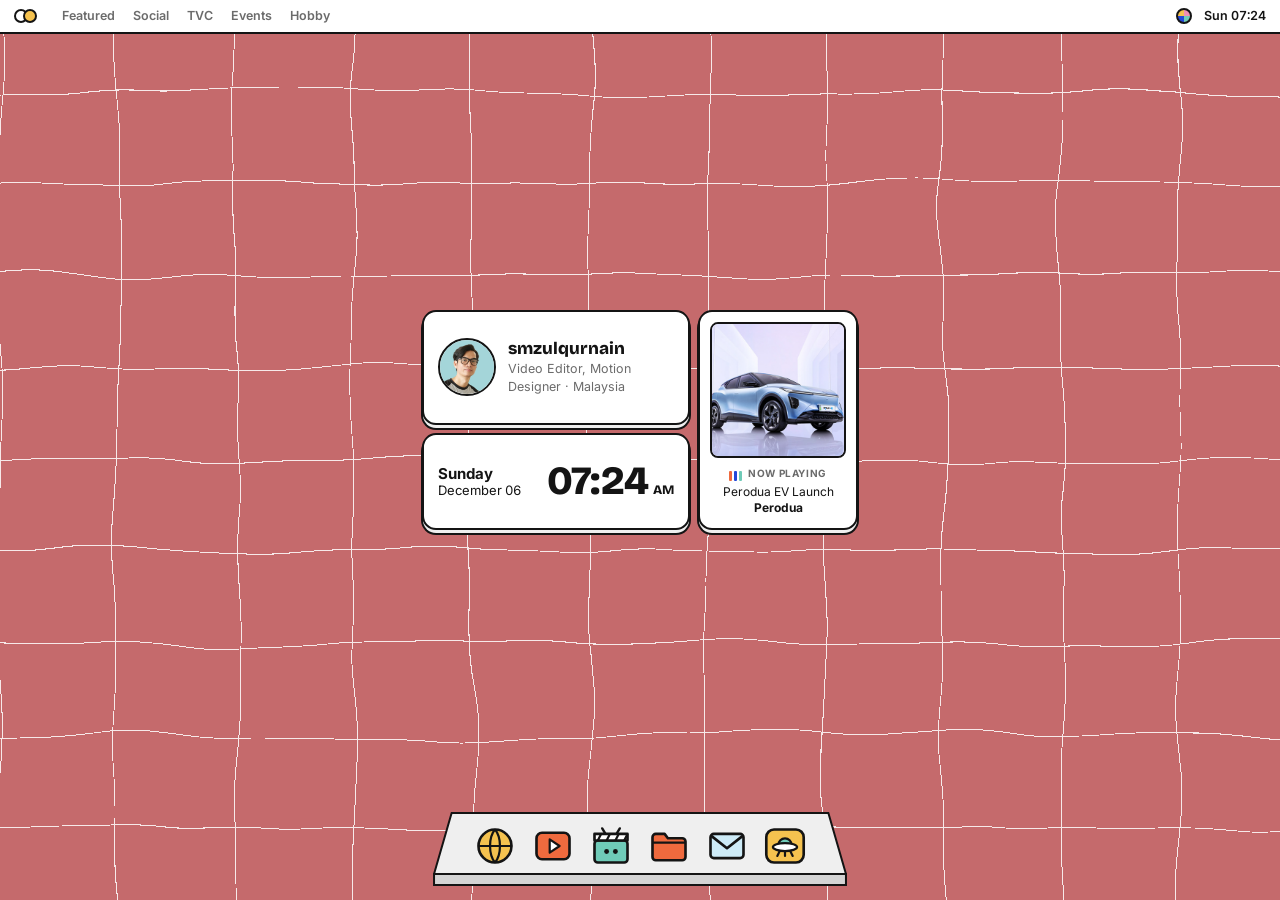
==== index.html @ dfb6f019 "Add Render Invaders mini shooter; fix editor first-frame playback bug (local only) Co-Authored-By: C" ====
<!doctype html>
<html lang="en">
<head>
<meta charset="utf-8">
<meta name="viewport" content="width=device-width, initial-scale=1">
<title>SM Zulqurnain — Video Editor, Motion Designer</title>
<meta name="description" content="Portfolio of SM Zulqurnain, motion designer. Social, TVC and launch work for Perodua, MG, Proton, KFC, Pantene and more.">
<meta name="copyright" content="© SM Zulqurnain">
<link rel="icon" href="favicon.ico" sizes="16x16 32x32">
<link rel="icon" type="image/png" sizes="32x32" href="assets/icons/favicon-32.png">
<link rel="icon" type="image/png" sizes="16x16" href="assets/icons/favicon-16.png">
<link rel="apple-touch-icon" href="assets/icons/apple-touch-icon.png">
<meta name="theme-color" content="#c56a6c">
<link rel="preconnect" href="https://fonts.googleapis.com">
<link rel="preconnect" href="https://fonts.gstatic.com" crossorigin>
<link href="https://fonts.googleapis.com/css2?family=Inter:wght@400;500;600;700&family=Bricolage+Grotesque:opsz,wght@12..96,700;12..96,800&family=JetBrains+Mono:wght@400;600&display=swap" rel="stylesheet">
<link rel="stylesheet" href="style.css">
</head>
<body>

<!-- wobbly hand-drawn grid -->
<svg class="grid-bg" aria-hidden="true">
  <defs>
    <filter id="wobble"><feTurbulence type="fractalNoise" baseFrequency="0.006" numOctaves="2" seed="7"/><feDisplacementMap in="SourceGraphic" scale="22"/></filter>
    <pattern id="cells" width="118" height="92" patternUnits="userSpaceOnUse">
      <path d="M118 0V92M0 92H118" fill="none" stroke="var(--grid-line)" stroke-width="2"/>
    </pattern>
  </defs>
  <rect x="-40" y="-40" width="calc(100% + 80px)" height="calc(100% + 80px)" fill="url(#cells)" filter="url(#wobble)"/>
</svg>

<!-- menu bar -->
<header class="menubar">
  <div class="mb-left">
    <button class="mb-logo" data-open="terminal" aria-label="Open terminal" title="Terminal"><span></span><span></span></button>
    <nav>
      <button data-open="work">Featured</button>
      <button data-folder="social">Social</button>
      <button data-folder="tvc">TVC</button>
      <button data-folder="events">Events</button>
      <button data-folder="hobby">Hobby</button>
    </nav>
  </div>
  <div class="mb-right"><button class="wall" id="wall" title="Change wallpaper" aria-label="Change wallpaper"></button><span id="clock">—</span></div>
</header>

<!-- centre widget: profile, clock, now playing -->
<section class="widget" aria-label="Desktop widget" hidden>
  <button class="wg wg-profile" data-open="about">
    <span class="wg-avatar"></span>
    <span><b class="wg-handle"></b><span class="wg-role"></span></span>
  </button>
  <div class="wg wg-clock" aria-live="off">
    <span class="wg-day"><b></b><span></span></span>
    <span class="wg-tm"><span class="wg-time"></span><span class="wg-ampm"></span></span>
  </div>
  <button class="wg wg-now">
    <span class="wg-art"><img alt=""></span>
    <span class="wg-label"><i></i><i></i><i></i>Now playing</span>
    <span class="wg-title"></span><b class="wg-client"></b>
  </button>
</section>

<main id="desk"></main>

<!-- dock -->
<footer class="dock-wrap">
  <div class="dock">
    <button data-open="work" aria-label="Work"><span class="tip" aria-hidden="true">Work</span><svg viewBox="0 0 40 40"><circle cx="20" cy="20" r="15" fill="var(--yellow)"/><path d="M5 20h30M20 5c-6 7-6 23 0 30M20 5c6 7 6 23 0 30" fill="none" stroke="var(--ink)" stroke-width="2"/><circle cx="20" cy="20" r="15" fill="none" stroke="var(--ink)" stroke-width="2.4"/></svg></button>
    <button data-open="reel" aria-label="Showreel"><span class="tip" aria-hidden="true">Showreel</span><svg viewBox="0 0 40 40"><rect x="5" y="8" width="30" height="24" rx="5" fill="var(--red)" stroke="var(--ink)" stroke-width="2.4"/><path d="M17 14l9 6-9 6z" fill="#fff" stroke="var(--ink)" stroke-width="2" stroke-linejoin="round"/></svg></button>
    <button data-open="editor" aria-label="That Editor App"><span class="tip" aria-hidden="true">That Editor App</span><svg viewBox="0 0 40 40"><path d="M15 9l-3-5M25 9l3-5" stroke="var(--ink)" stroke-width="2.2" stroke-linecap="round"/><rect x="5" y="15" width="30" height="20" rx="3" fill="var(--mint)" stroke="var(--ink)" stroke-width="2.4"/><path d="M5 9h30v6H5z" fill="#fff" stroke="var(--ink)" stroke-width="2.4" stroke-linejoin="round"/><path d="M11 9l-3 6M19 9l-3 6M27 9l-3 6M35 9l-3 6" stroke="var(--ink)" stroke-width="2"/><circle cx="16" cy="25" r="2.2" fill="var(--ink)"/><circle cx="24" cy="25" r="2.2" fill="var(--ink)"/></svg></button>
    <button data-open="finder" aria-label="Folders"><span class="tip" aria-hidden="true">Folders</span><svg viewBox="0 0 40 40"><path d="M5 12a3 3 0 013-3h8l3 4h13a3 3 0 013 3v14a3 3 0 01-3 3H8a3 3 0 01-3-3z" fill="var(--orange)" stroke="var(--ink)" stroke-width="2.4" stroke-linejoin="round"/><path d="M5 17h30" stroke="var(--ink)" stroke-width="2"/></svg></button>
    <button data-open="contact" aria-label="Contact"><span class="tip" aria-hidden="true">Contact</span><svg viewBox="0 0 40 40"><rect x="5" y="9" width="30" height="22" rx="3" fill="var(--blue-soft)" stroke="var(--ink)" stroke-width="2.4"/><path d="M6 11l14 11 14-11" fill="none" stroke="var(--ink)" stroke-width="2.4" stroke-linejoin="round"/></svg></button>
    <button data-open="invaders" aria-label="Render Invaders"><span class="tip" aria-hidden="true">Render Invaders</span><svg viewBox="0 0 40 40"><rect x="3" y="5" width="34" height="30" rx="7" fill="var(--yellow)" stroke="var(--ink)" stroke-width="2.4"/><path d="M14 19a6 6 0 0 1 12 0" fill="var(--mint)" stroke="var(--ink)" stroke-width="2"/><ellipse cx="20" cy="21" rx="11" ry="3.6" fill="#fff" stroke="var(--ink)" stroke-width="2"/><path d="M15 25l-2 4M20 25v4M25 25l2 4" stroke="var(--ink)" stroke-width="2" stroke-linecap="round"/></svg></button>
  </div>
</footer>

<template id="win-tpl">
  <article class="win" role="dialog">
    <div class="win-bar">
      <div class="dots"><button class="dot close" aria-label="Close"></button><button class="dot min" aria-label="Minimise"></button><button class="dot max" aria-label="Maximise"></button></div>
      <h2 class="win-title"></h2>
    </div>
    <div class="win-body"></div>
    <div class="win-foot"></div>
  </article>
</template>

<script src="app.js"></script>
<script src="editor-app.js"></script>
<script src="render-invaders.js"></script>
</body>
</html>
---- style.css ----
/* ===== tokens (Contra wireframe-style: ink outlines, flat fills, chunky radius) ===== */
:root{
  --ink:#141414;
  --paper:#ffffff;
  --muted:#6b6b6b;
  --desk:#c56a6c;
  --grid-line:rgba(255,255,255,.85);
  --chrome:#efefef;
  /* Contra wireframe kit palette (sampled from the kit) */
  --blue:#2448d9;
  --pink:#f08fb6;
  --orange:#ef6a3e;
  --yellow:#f5c24f;
  --mint:#6fcbb8;
  --blue-soft:#cdebf7;
  --pink-soft:#f9d3e4;
  --yellow-soft:#fff0a8;
  --red:var(--orange);
  --green:var(--mint);
  --stroke:2px;
  --r-win:14px;
  --r-card:12px;
  --r-ctl:999px;
  --ledge:0 4px 0 -1px var(--chrome), 0 4px 0 1px var(--ink);
  --shadow:0 18px 40px -18px rgba(0,0,0,.45);
  --ui:"Inter",system-ui,sans-serif;
  --display:"Bricolage Grotesque","Inter",sans-serif;
  --mono:"JetBrains Mono",ui-monospace,monospace;
}
*{box-sizing:border-box}
html,body{height:100%;margin:0}
body{background:var(--desk);color:var(--ink);font:14px/1.45 var(--ui);overflow:hidden;-webkit-font-smoothing:antialiased}
button{font:inherit;color:inherit;background:none;border:0;padding:0;cursor:pointer}
a{color:inherit}
img{display:block;max-width:100%}

.grid-bg{position:fixed;inset:0;width:100%;height:100%;z-index:0}

/* ===== menu bar ===== */
.menubar{position:fixed;top:0;left:0;right:0;height:34px;z-index:9000;display:flex;align-items:center;justify-content:space-between;
  padding:0 14px;background:var(--paper);border-bottom:var(--stroke) solid var(--ink);font-size:12.5px;font-weight:600}
.mb-left{display:flex;align-items:center;gap:14px}
.mb-left nav{display:flex;gap:2px}
.mb-left nav button{padding:4px 8px;border-radius:6px;color:var(--muted)}
.mb-left nav button:hover,.mb-left nav button.on{color:var(--ink);background:var(--chrome)}
.mb-logo{display:flex;align-items:center;width:26px;height:16px;position:relative}
.mb-logo span{position:absolute;width:14px;height:14px;border:var(--stroke) solid var(--ink);border-radius:50%;background:var(--paper)}
.mb-logo span+span{left:9px;background:var(--yellow)}
.mb-right{display:flex;align-items:center;gap:12px;font-variant-numeric:tabular-nums}

/* icon art (used in the Folders window) */
.ico{transform:translateY(-3px) rotate(-3deg)}
.ico{width:56px;height:46px;display:block;transition:transform .2s cubic-bezier(.3,1.6,.5,1);background-repeat:no-repeat;background-size:contain;background-position:center}

/* ===== centre widget ===== */
.widget{position:fixed;z-index:5;left:50%;top:calc(50% - 30px);transform:translate(-50%,-50%);display:grid;grid-template-columns:268px 160px;grid-template-rows:auto auto;gap:8px;animation:wpop .5s .1s cubic-bezier(.2,1.4,.4,1) both}
.widget[hidden]{display:none}
@keyframes wpop{from{opacity:0;transform:translate(-50%,-44%) scale(.92)}}
.wg{background:var(--paper);border:var(--stroke) solid var(--ink);border-radius:var(--r-win);box-shadow:var(--ledge);text-align:left}
button.wg{transition:transform .2s cubic-bezier(.3,1.6,.5,1)}
button.wg:hover{transform:translateY(-3px)}
.wg-profile{display:flex;align-items:center;gap:12px;padding:12px 14px}
.wg-avatar{width:58px;height:58px;flex:none;border-radius:50%;border:var(--stroke) solid var(--ink);background:var(--blue-soft);overflow:hidden}
.wg-avatar svg,.wg-avatar img{width:100%;height:100%;object-fit:cover;display:block}
.wg-handle{display:block;font:800 17px/1.15 var(--display)}
.wg-role{display:block;font-size:12.5px;color:var(--muted);margin-top:2px}
.wg-clock{display:flex;flex-wrap:wrap;align-items:center;gap:4px 10px;padding:12px 14px;font-variant-numeric:tabular-nums;container-type:inline-size}
.wg-day{display:flex;flex-direction:column;line-height:1.2;font-size:13px;white-space:nowrap}
.wg-day b{font-size:15px}
.wg-tm{margin-left:auto;display:flex;align-items:baseline;justify-content:flex-end;gap:5px}
.wg-time{font:800 40px/1 var(--display);font-size:clamp(28px,17cqi,40px);letter-spacing:-.02em}
.wg-ampm{font:800 14px/1 var(--display);font-size:clamp(11px,5.5cqi,14px)}
.wg-now{grid-column:2;grid-row:1/3;display:flex;flex-direction:column;align-items:center;padding:10px 10px 12px;text-align:center}
.wg-art{width:100%;aspect-ratio:1;border:var(--stroke) solid var(--ink);border-radius:8px;overflow:hidden;background:var(--chrome)}
.wg-art img{width:100%;height:100%;object-fit:cover;transition:opacity .35s}
.wg-now.swap .wg-art img,.wg-now.swap .wg-title,.wg-now.swap .wg-client{opacity:0}
.wg-label{display:flex;align-items:flex-end;gap:2px;font-size:10px;font-weight:700;text-transform:uppercase;letter-spacing:.06em;color:var(--muted);margin:8px 0 3px}
.wg-label i{width:3px;height:10px;background:var(--orange);border-radius:1px;transform-origin:bottom;animation:eq .9s ease-in-out infinite alternate}
.wg-label i:nth-child(2){animation-delay:-.3s;background:var(--blue)}
.wg-label i:nth-child(3){animation-delay:-.6s;background:var(--mint);margin-right:4px}
@keyframes eq{from{transform:scaleY(.3)}to{transform:scaleY(1)}}
.wg-title{font-size:12px;line-height:1.25;transition:opacity .35s}
.wg-client{font-size:12px;transition:opacity .35s}

/* ===== windows ===== */
#desk{position:fixed;inset:34px 0 0 0;z-index:10;pointer-events:none}
.win{position:absolute;pointer-events:auto;background:var(--paper);border:var(--stroke) solid var(--ink);border-radius:var(--r-win);
  box-shadow:var(--ledge),var(--shadow);display:flex;flex-direction:column;min-width:240px;max-width:calc(100vw - 24px);max-height:calc(100vh - 150px);
  animation:pop .32s cubic-bezier(.2,1.4,.4,1) both}
.win.closing{animation:shut .18s ease-in both}
.win.max{transform:none;left:12px!important;top:10px!important;width:calc(100vw - 24px)!important;height:calc(100vh - 160px)!important;max-height:none}
@keyframes pop{from{opacity:0;transform:scale(.86) translateY(14px)}}
@keyframes shut{to{opacity:0;transform:scale(.9) translateY(10px)}}
.win-bar{display:flex;align-items:center;gap:10px;height:30px;padding:0 10px;border-bottom:var(--stroke) solid var(--ink);cursor:grab;user-select:none;touch-action:none;flex:none}
.win-bar:active{cursor:grabbing}
.dots{display:flex;gap:5px}
.dot{width:11px;height:11px;border:1.8px solid var(--ink);border-radius:50%;background:var(--paper)}
.win.front .dot.close:hover{background:var(--red)}
.win.front .dot.min:hover{background:var(--yellow)}
.dot.max{cursor:default}
.win-title{flex:1;margin:0;font-size:12px;font-weight:600;text-align:center;padding-right:43px;white-space:nowrap;overflow:hidden;text-overflow:ellipsis}
.win-body{overflow:auto;flex:1;min-height:0}
.win-foot{height:9px;border-top:var(--stroke) solid var(--ink);flex:none;cursor:grab;touch-action:none}
.win.dragging{transition:none;box-shadow:var(--ledge),0 28px 50px -18px rgba(0,0,0,.5);transform:rotate(-.6deg)}
.win.dragging,.win.dragging *{cursor:grabbing!important;user-select:none}
.win:not(.front) .win-bar{color:var(--muted)}

/* browser */
.addr{display:flex;align-items:center;gap:8px;padding:10px 14px;border-bottom:1px dashed #cfcfcf;font-size:12px;color:var(--muted)}
.addr b{flex:1;border:var(--stroke) solid var(--ink);border-radius:var(--r-ctl);padding:3px 12px;color:var(--ink);font-weight:500}
.engine{padding:34px 24px 18px;text-align:center}
.logo{font:800 clamp(44px,7vw,74px)/1 var(--display);letter-spacing:-.02em;margin:0 0 20px;display:inline-flex}
.logo span{-webkit-text-stroke:2.5px var(--ink);paint-order:stroke fill;display:inline-block;transition:transform .25s cubic-bezier(.3,1.8,.5,1)}
.logo span:hover{transform:translateY(-6px) rotate(-6deg)}
.search{display:flex;align-items:center;max-width:380px;margin:0 auto;border:var(--stroke) solid var(--ink);border-radius:var(--r-ctl);padding:0 14px;height:36px;background:var(--paper)}
.search input{flex:1;border:0;outline:0;font:inherit;background:none;min-width:0}
.search kbd{font:600 11px var(--mono);color:var(--muted)}
.chips{display:flex;flex-wrap:wrap;justify-content:center;gap:6px;margin-top:14px}
.chip{border:var(--stroke) solid var(--ink);border-radius:var(--r-ctl);padding:3px 12px;font-size:12px;font-weight:700;background:var(--c,var(--paper))}
.chip:hover{transform:translateY(-1px)}
.chip.on{background:var(--ink);color:var(--paper)}
.empty{grid-column:1/-1;text-align:center;color:var(--muted);padding:20px 0}

/* terminal */
.term{background:var(--paper);font:13px/1.65 var(--mono);padding:14px 16px 18px;min-height:140px}
.term .p{color:var(--muted)}
.term .p::before{content:"> | ";}
.term .o{margin:0 0 8px;white-space:pre-wrap}
.term .cur{display:inline-block;width:8px;height:15px;background:var(--ink);vertical-align:-2px;animation:blink 1s steps(1) infinite}
@keyframes blink{50%{opacity:0}}

/* project */
.proj img{width:100%;aspect-ratio:16/9;object-fit:cover;border-bottom:var(--stroke) solid var(--ink)}
.proj-info{padding:14px 16px 16px;display:flex;align-items:center;gap:12px;flex-wrap:wrap}
.proj-info h3{margin:0;font:800 20px/1.1 var(--display);flex:1;min-width:160px}
.tag{border:var(--stroke) solid var(--ink);border-radius:var(--r-ctl);padding:2px 10px;font-size:11px;font-weight:700;background:var(--c,var(--yellow-soft))}
.btn{display:inline-flex;align-items:center;justify-content:center;gap:8px;border:var(--stroke) solid var(--ink);border-radius:var(--r-ctl);padding:7px 18px;font-weight:700;font-size:13px;text-decoration:none;background:var(--ink);color:var(--paper);transition:transform .15s cubic-bezier(.3,1.6,.5,1),background .15s}
.btn:hover{transform:translateY(-2px)}
.btn:active{transform:translateY(1px)}
.btn.ghost{background:var(--paper);color:var(--ink)}
.btn.ghost:hover{background:var(--yellow-soft)}

/* post (project window) */
.proj-hero{width:100%;max-height:min(420px,52vh);object-fit:contain;background:var(--paper);display:block;border-bottom:var(--stroke) solid var(--ink)}
.proj-info h3 small{display:block;font:500 12px var(--ui);color:var(--muted);margin-top:3px}
.post{padding:0 22px 26px;display:flex;flex-direction:column;gap:14px}
.post-h{margin:12px 0 -4px;font:800 18px/1.2 var(--display)}
.post-text{max-width:62ch;color:#2b2b2b}
.post-text p{margin:0 0 10px}
.post-img{width:100%;border:var(--stroke) solid var(--ink);border-radius:10px}
.post-gallery{display:flex;flex-wrap:wrap;gap:8px;justify-content:center}

video.post-img{display:block}
.post-gallery img,.post-gallery video{height:210px;width:auto;flex:0 0 auto;max-width:100%;object-fit:contain;border:var(--stroke) solid var(--ink);border-radius:10px;background:var(--chrome)}
.player{position:relative;width:100%;background:var(--ink);border:var(--stroke) solid var(--ink);border-radius:10px;overflow:hidden;margin:0 auto}
.player.wide{aspect-ratio:16/9}
.player.square{aspect-ratio:1;max-width:460px}
.player.portrait{aspect-ratio:4/5;max-width:420px}
.player.tall{aspect-ratio:9/16;max-width:340px}
.player iframe,.player video{position:absolute;inset:0;width:100%;height:100%;border:0;display:block}
.video-row{display:flex;flex-wrap:wrap;gap:10px;justify-content:center}
.video-row .player{flex:1 1 200px;margin:0}
.video-row.n1 .player{flex:0 1 auto;width:100%}
.video-row .player.tall{max-width:260px}
.video-row .player.portrait{max-width:300px}
.video-row .player.square{max-width:340px}
.video-row.n1 .player.tall{max-width:340px}
.video-row.n1 .player.square{max-width:460px}
/* showreel window: player sits edge to edge */
.win-body > .player{border:0;border-bottom:var(--stroke) solid var(--ink);border-radius:0;max-width:none}
@media (max-width:720px){.post{padding:0 14px 20px}.post-gallery img,.post-gallery video{height:150px}}

/* folder */
.files{display:grid;grid-template-columns:repeat(3,minmax(0,1fr));gap:16px 12px;padding:16px}
.results.files{padding-top:4px}
.empty{grid-column:1/-1}
.file{display:flex;flex-direction:column;align-items:center;gap:6px;font-size:11px;font-weight:600;text-align:center;line-height:1.25;padding:4px;border-radius:8px}
.file img{width:100%;aspect-ratio:16/10;object-fit:cover;border:var(--stroke) solid var(--ink);border-radius:10px;transition:transform .18s cubic-bezier(.3,1.6,.5,1)}
.file:hover img{transform:rotate(-2deg) scale(1.04)}
.folder-note{padding:0 16px 16px;display:flex;justify-content:space-between;align-items:center;gap:10px;flex-wrap:wrap;color:var(--muted);font-size:12px}
.finder{display:grid;grid-template-columns:repeat(auto-fill,minmax(84px,1fr));gap:18px 8px;padding:20px 16px 24px;background:#fbf7ee}
.finder button{display:flex;flex-direction:column;align-items:center;gap:7px;padding:6px 4px;border-radius:10px}
.finder button:hover,.finder button:focus-visible{background:rgba(20,20,20,.06)}
.finder .ico{width:64px;height:52px}
.finder button:hover .ico{transform:translateY(-3px) rotate(-3deg)}
.finder-name{font:600 12px/1.2 var(--mono)}

/* about / contact */
.note{padding:18px 20px 20px;max-width:520px}
.note h3{font:800 26px/1.05 var(--display);margin:0 0 10px}
.note p{margin:0 0 12px}
.hl{background:var(--yellow);padding:0 4px;border-radius:3px;box-shadow:inset 0 -2px 0 var(--ink)}
.links{display:flex;flex-wrap:wrap;gap:8px;margin-top:6px}
.reel{display:grid;place-items:center;aspect-ratio:16/9;background:var(--ink);position:relative;overflow:hidden}
.reel img{position:absolute;inset:0;width:100%;height:100%;object-fit:cover;opacity:.55}
.reel a{position:relative;width:76px;height:76px;border-radius:50%;background:var(--red);border:var(--stroke) solid var(--ink);display:grid;place-items:center;box-shadow:0 5px 0 var(--ink);transition:transform .2s cubic-bezier(.3,1.8,.5,1)}
.reel a:hover{transform:scale(1.1)}
.reel a::after{content:"";border-left:22px solid #fff;border-top:14px solid transparent;border-bottom:14px solid transparent;margin-left:6px}

/* credit line (About window) */
.credit{margin:16px 0 0!important;padding-top:12px;border-top:1px dashed #cfcfcf;font-size:12px;color:var(--muted)}
.credit .copy{display:block;color:var(--ink);font-weight:600;margin-bottom:3px}
.credit a{color:var(--ink);font-weight:600;text-decoration-thickness:1px;text-underline-offset:2px}
.credit a:hover{background:var(--yellow-soft)}

/* contact */
.mail-label{margin:14px 0 2px!important;font-size:12px;font-weight:700;text-transform:uppercase;letter-spacing:.06em;color:var(--muted)}
.mail{font:800 22px/1.2 var(--display);text-decoration:none;background:linear-gradient(var(--yellow),var(--yellow)) 0 88%/100% 35% no-repeat;padding:0 2px;word-break:break-all}
.mail:hover{background-size:100% 100%}

/* profile (kit profile screen) */
.profile{background:var(--blue);color:var(--paper);text-align:center;padding:22px 20px 18px;border-bottom:var(--stroke) solid var(--ink)}
.avatar{width:92px;height:92px;margin:0 auto 10px;border-radius:50%;border:var(--stroke) solid var(--ink);background:var(--yellow);overflow:hidden}
.avatar svg,.avatar img{width:100%;height:100%;object-fit:cover;display:block}
.profile h3{margin:0;font:800 24px/1.1 var(--display)}
.profile p{margin:2px 0 14px;opacity:.85;font-size:13px}
.profile .btn{background:var(--paper);color:var(--ink)}
.stats{display:flex;justify-content:center;gap:10px;margin-top:16px}
.stats div{background:var(--paper);color:var(--ink);border:var(--stroke) solid var(--ink);border-radius:10px;padding:6px 12px;min-width:84px}
.stats b{display:block;font:800 18px/1.1 var(--display)}
.stats span{font-size:11px;color:var(--muted)}
.tags{display:flex;flex-wrap:wrap;gap:6px;margin:4px 0 14px}
.wall{width:16px;height:16px;border-radius:50%;border:var(--stroke) solid var(--ink);background:conic-gradient(var(--pink) 0 25%,var(--mint) 0 50%,var(--blue) 0 75%,var(--yellow) 0)}

/* ===== That Editor App ===== */
.tea{background:#fdf7ef;font-size:13px}
.tea-menu{display:flex;gap:4px;padding:6px 10px;border-bottom:var(--stroke) solid var(--ink)}
.tea-menu button{padding:3px 8px;border-radius:6px;font-weight:700}
.tea-menu button:hover:not(:disabled){background:var(--chrome)}
.tea-sec{padding:10px 14px 12px;border-bottom:var(--stroke) solid var(--ink)}
.tea-sec:last-child{border-bottom:0}
.tea-head{display:flex;justify-content:space-between;align-items:baseline;margin-bottom:8px}
.tea-head span{font-size:11.5px;font-weight:700;color:#555}
.tea-bin{display:grid;grid-template-columns:repeat(4,minmax(0,1fr));gap:8px}
.tea-clip{border:var(--stroke) solid var(--ink);border-radius:9px;overflow:hidden;background:#fff;box-shadow:0 3px 0 var(--ink);text-align:left;transition:transform .15s cubic-bezier(.3,1.6,.5,1),opacity .15s}
.tea-clip svg{display:block;width:100%;aspect-ratio:16/10;border-bottom:var(--stroke) solid var(--ink)}
.tea-clip span{display:block;padding:4px 7px;font-size:11px;font-weight:700}
.tea-clip:hover:not(:disabled){transform:translateY(-3px)}
.tea-clip:disabled{opacity:.35;cursor:default}
.tea-monitor{position:relative;border-radius:10px;overflow:hidden;background:#1b1b20;border:var(--stroke) solid var(--ink)}
.tea-monitor canvas{display:block;width:100%;aspect-ratio:16/9}
.tea-mute{position:absolute;right:10px;top:10px;width:28px;height:28px;border-radius:50%;background:rgba(255,255,255,.85);border:var(--stroke) solid var(--ink);font-weight:800}
.tea-mute.off{opacity:.45;text-decoration:line-through}
.tea-ctrl{display:flex;justify-content:center;gap:8px;margin-top:10px;flex-wrap:wrap}
.tea-ctrl .btn{box-shadow:0 3px 0 var(--ink);padding:6px 16px}
.tea-ctrl .btn:disabled{opacity:.35;cursor:default;transform:none}
.tea-play{background:#8fd49a;color:var(--ink)}
.tea-export{background:#b96c6c;color:#fff}
.tea-track{display:flex;align-items:center;gap:10px;margin-bottom:8px}
.tea-track i{font-style:normal;font-weight:800;font-size:11.5px;width:20px}
.tea-v1{flex:1;display:flex;gap:4px;min-height:40px;padding:4px;border:2px solid var(--ink);border-radius:8px;background:#fff}
.tea-v1.empty{border-style:dashed;border-color:#999;background:transparent}
.tea-block{flex:1;border:var(--stroke) solid var(--ink);border-radius:6px;background:var(--c);font-size:11px;font-weight:700;padding:4px 6px;text-align:left;white-space:nowrap;overflow:hidden;text-overflow:ellipsis}
.tea-block:hover{filter:brightness(.92);text-decoration:line-through}
.tea-a1{flex:1;min-height:30px;display:flex;align-items:center;gap:6px;padding:0 10px;border:2px solid var(--ink);border-radius:8px;background:#ddd8d2;font-size:12px;color:#777;overflow:hidden;white-space:nowrap}
.tea-a1.on{background:#cfe9d4;color:var(--ink)}
.tea-hint{margin:6px 0 0;font-size:12px;color:#555}
.tea-hint.flash{animation:teaflash 1s ease 2}
@keyframes teaflash{50%{background:var(--yellow-soft)}}
.win:has(.tea) .win-bar{background:#b96c6c;color:var(--ink);border-radius:calc(var(--r-win) - 2px) calc(var(--r-win) - 2px) 0 0}
@media (max-width:520px){.tea-bin{grid-template-columns:repeat(2,minmax(0,1fr))}.tea-sec{padding:8px 10px}}

/* ===== Render Invaders ===== */
.ri{background:#16161c}
.ri-stage{position:relative}
.ri-stage canvas{display:block;width:100%;aspect-ratio:640/420;touch-action:none;cursor:crosshair}
.ri-mute{position:absolute;right:10px;top:10px;width:28px;height:28px;border-radius:50%;background:rgba(255,255,255,.85);border:var(--stroke) solid var(--ink);font-weight:800;z-index:2}
.ri-mute.off{opacity:.45;text-decoration:line-through}
.ri-card{position:absolute;inset:0;display:flex;flex-direction:column;align-items:center;justify-content:center;text-align:center;color:#fff;padding:16px;cursor:pointer;background:rgba(22,22,28,.55)}
.ri-card p{margin:4px 0}
.ri-title{margin:0 0 8px;font:800 clamp(30px,8vw,52px)/.95 var(--display);color:var(--yellow);letter-spacing:.01em}
.ri-big{font:800 26px var(--display)}
.ri-go{font:800 20px var(--display);color:#8fd49a;animation:ripulse 1.2s ease-in-out infinite}
@keyframes ripulse{50%{opacity:.45}}
.ri-small{font-size:11.5px;opacity:.7}
.ri-legend{list-style:none;margin:6px 0 10px;padding:0;display:grid;grid-template-columns:repeat(2,auto);gap:4px 18px;font-size:12px;text-align:left}
.ri-legend i{display:inline-block;width:10px;height:10px;border-radius:2px;margin-right:6px;vertical-align:-1px}
.ri-legend b{opacity:.6;font-weight:600;margin-left:4px}
.ri-cta{margin-top:10px;background:var(--paper);color:var(--ink);border:var(--stroke) solid var(--ink);border-radius:999px;padding:7px 14px;font-weight:700;box-shadow:0 3px 0 var(--ink)}
.ri-cta:hover{background:var(--yellow-soft)}
.ri-hud{display:flex;justify-content:space-between;gap:10px;padding:8px 12px;background:#fdf7ef;font-weight:700;font-size:12.5px;border-top:var(--stroke) solid var(--ink)}
.ri-mid{color:var(--orange)}
.win:has(.ri) .win-bar{background:#b96c6c;color:var(--ink);border-radius:calc(var(--r-win) - 2px) calc(var(--r-win) - 2px) 0 0}

/* ===== dock ===== */
.dock-wrap{position:fixed;bottom:14px;left:0;right:0;z-index:9000;display:flex;justify-content:center;pointer-events:none}
.dock{pointer-events:auto;display:flex;gap:14px;align-items:flex-end;padding:12px 40px 18px;position:relative}
.dock::before{content:"";position:absolute;inset:0;z-index:0;background:url("data:image/svg+xml,%3Csvg xmlns='http://www.w3.org/2000/svg' viewBox='0 0 400 80' preserveAspectRatio='none'%3E%3Cpath d='M18 1H382L399 67H1Z' fill='%23efefef' stroke='%23141414' stroke-width='2' vector-effect='non-scaling-stroke' stroke-linejoin='round'/%3E%3Cpath d='M1 67H399V79H1Z' fill='%23d4d4d4' stroke='%23141414' stroke-width='2' vector-effect='non-scaling-stroke'/%3E%3C/svg%3E") center/100% 100% no-repeat}
.dock button{width:44px;height:44px;position:relative;transition:transform .22s cubic-bezier(.3,1.8,.5,1);z-index:1}
.dock button svg{width:100%;height:100%;overflow:visible}
.dock button:hover{transform:translateY(-8px) scale(1.18)}
.dock .tip{position:absolute;left:50%;bottom:calc(100% + 16px);transform:translateX(-50%) translateY(4px) scale(.85);transform-origin:50% 100%;
  background:var(--ink);color:var(--paper);font:600 12px/1 var(--ui);padding:7px 10px;border-radius:8px;white-space:nowrap;pointer-events:none;opacity:0;transition:opacity .12s,transform .18s cubic-bezier(.3,1.6,.5,1)}
.dock .tip::after{content:"";position:absolute;left:50%;top:100%;margin-left:-6px;border:6px solid transparent;border-top-color:var(--ink);border-bottom:0}
.dock button:hover .tip,.dock button:focus-visible .tip{opacity:1;transform:translateX(-50%) translateY(0) scale(.85)}
.dock button.open::after{content:"";position:absolute;bottom:-8px;left:50%;width:5px;height:5px;margin-left:-2.5px;border-radius:50%;background:var(--ink)}
/* the trapezoid needs the outline drawn separately because clip-path cuts the border */
.dock-wrap::before{content:"";position:absolute}

:focus-visible{outline:3px solid var(--blue);outline-offset:2px}

/* ===== mobile ===== */
@media (max-width:720px){
  .widget{grid-template-columns:minmax(0,1fr) 128px;width:calc(100vw - 32px);top:calc(50% - 36px)}
  /* phone: day/date left, time right on one row; time shrinks to fit the narrow card */
  .wg-clock{flex-wrap:nowrap;gap:8px;padding:12px}
  .wg-day{font-size:12px}
  .wg-day b{font-size:14px}
  .wg-tm{gap:3px}
  .wg-time{font-size:clamp(18px,13cqi,30px)}
  .wg-ampm{font-size:clamp(9px,4.5cqi,12px)}
  .wg-profile{padding:10px}
  .wg-avatar{width:46px;height:46px}
  .mb-left nav{display:none}
  .win{max-height:calc(100dvh - 140px)}
  .dock{gap:8px;padding:10px 26px 16px}
  .dock button{width:38px;height:38px}
}
/* very small phones: not enough room for one row, so the time drops below (still right-aligned) */
@media (max-width:359px){.wg-clock{flex-wrap:wrap}.wg-day{width:100%}.wg-time{font-size:26px}.wg-ampm{font-size:11px}}
@media (prefers-reduced-motion:reduce){*{animation:none!important;transition:none!important}}
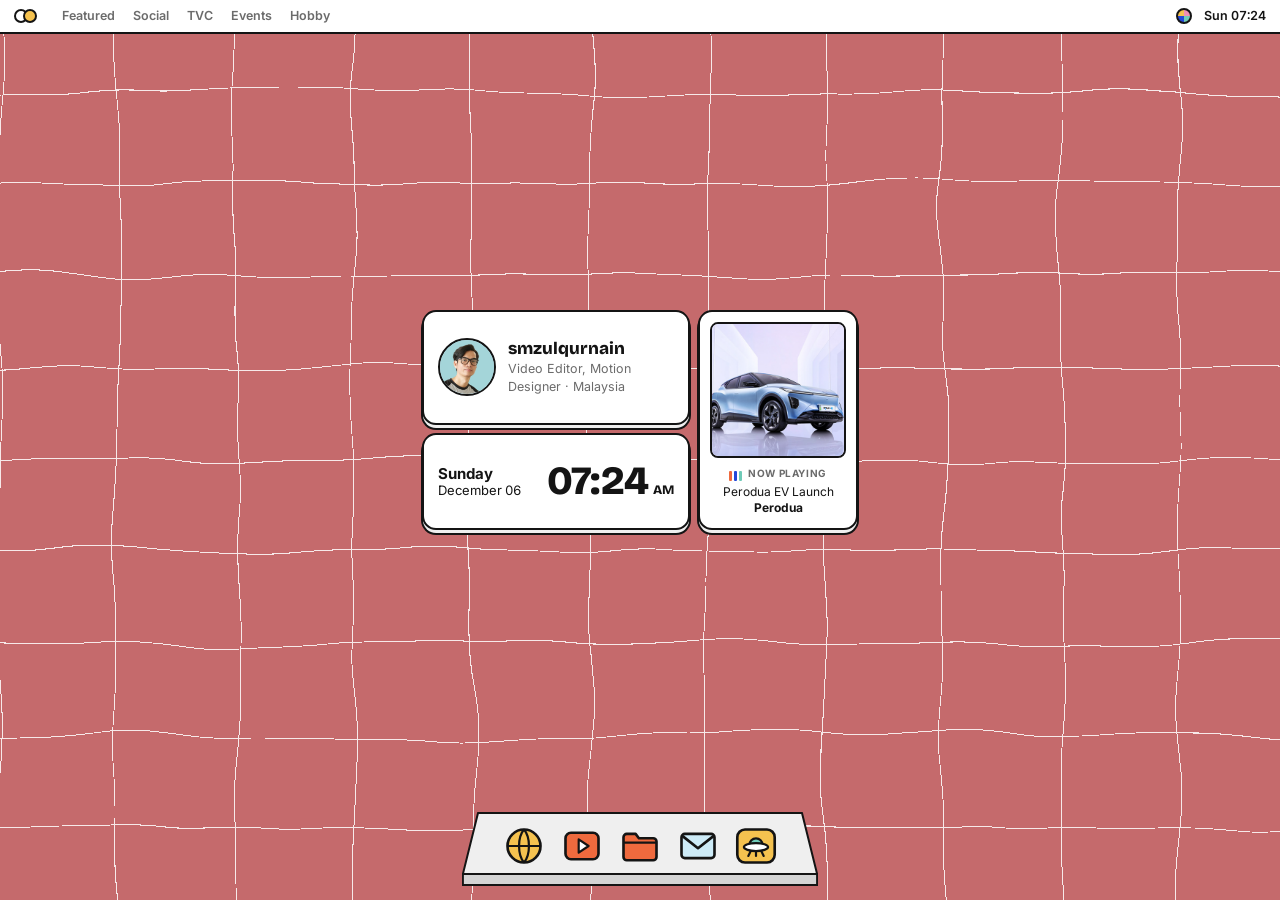
==== commit df11bd84: "Remove That Editor App dock icon (local only) Co-Authored-By: Claude Opus 5.5 <noreply@anthropic.com" ====
--- a/index.html
+++ b/index.html
@@ -68,7 +68,6 @@
   <div class="dock">
     <button data-open="work" aria-label="Work"><span class="tip" aria-hidden="true">Work</span><svg viewBox="0 0 40 40"><circle cx="20" cy="20" r="15" fill="var(--yellow)"/><path d="M5 20h30M20 5c-6 7-6 23 0 30M20 5c6 7 6 23 0 30" fill="none" stroke="var(--ink)" stroke-width="2"/><circle cx="20" cy="20" r="15" fill="none" stroke="var(--ink)" stroke-width="2.4"/></svg></button>
     <button data-open="reel" aria-label="Showreel"><span class="tip" aria-hidden="true">Showreel</span><svg viewBox="0 0 40 40"><rect x="5" y="8" width="30" height="24" rx="5" fill="var(--red)" stroke="var(--ink)" stroke-width="2.4"/><path d="M17 14l9 6-9 6z" fill="#fff" stroke="var(--ink)" stroke-width="2" stroke-linejoin="round"/></svg></button>
-    <button data-open="editor" aria-label="That Editor App"><span class="tip" aria-hidden="true">That Editor App</span><svg viewBox="0 0 40 40"><path d="M15 9l-3-5M25 9l3-5" stroke="var(--ink)" stroke-width="2.2" stroke-linecap="round"/><rect x="5" y="15" width="30" height="20" rx="3" fill="var(--mint)" stroke="var(--ink)" stroke-width="2.4"/><path d="M5 9h30v6H5z" fill="#fff" stroke="var(--ink)" stroke-width="2.4" stroke-linejoin="round"/><path d="M11 9l-3 6M19 9l-3 6M27 9l-3 6M35 9l-3 6" stroke="var(--ink)" stroke-width="2"/><circle cx="16" cy="25" r="2.2" fill="var(--ink)"/><circle cx="24" cy="25" r="2.2" fill="var(--ink)"/></svg></button>
     <button data-open="finder" aria-label="Folders"><span class="tip" aria-hidden="true">Folders</span><svg viewBox="0 0 40 40"><path d="M5 12a3 3 0 013-3h8l3 4h13a3 3 0 013 3v14a3 3 0 01-3 3H8a3 3 0 01-3-3z" fill="var(--orange)" stroke="var(--ink)" stroke-width="2.4" stroke-linejoin="round"/><path d="M5 17h30" stroke="var(--ink)" stroke-width="2"/></svg></button>
     <button data-open="contact" aria-label="Contact"><span class="tip" aria-hidden="true">Contact</span><svg viewBox="0 0 40 40"><rect x="5" y="9" width="30" height="22" rx="3" fill="var(--blue-soft)" stroke="var(--ink)" stroke-width="2.4"/><path d="M6 11l14 11 14-11" fill="none" stroke="var(--ink)" stroke-width="2.4" stroke-linejoin="round"/></svg></button>
     <button data-open="invaders" aria-label="Render Invaders"><span class="tip" aria-hidden="true">Render Invaders</span><svg viewBox="0 0 40 40"><rect x="3" y="5" width="34" height="30" rx="7" fill="var(--yellow)" stroke="var(--ink)" stroke-width="2.4"/><path d="M14 19a6 6 0 0 1 12 0" fill="var(--mint)" stroke="var(--ink)" stroke-width="2"/><ellipse cx="20" cy="21" rx="11" ry="3.6" fill="#fff" stroke="var(--ink)" stroke-width="2"/><path d="M15 25l-2 4M20 25v4M25 25l2 4" stroke="var(--ink)" stroke-width="2" stroke-linecap="round"/></svg></button>
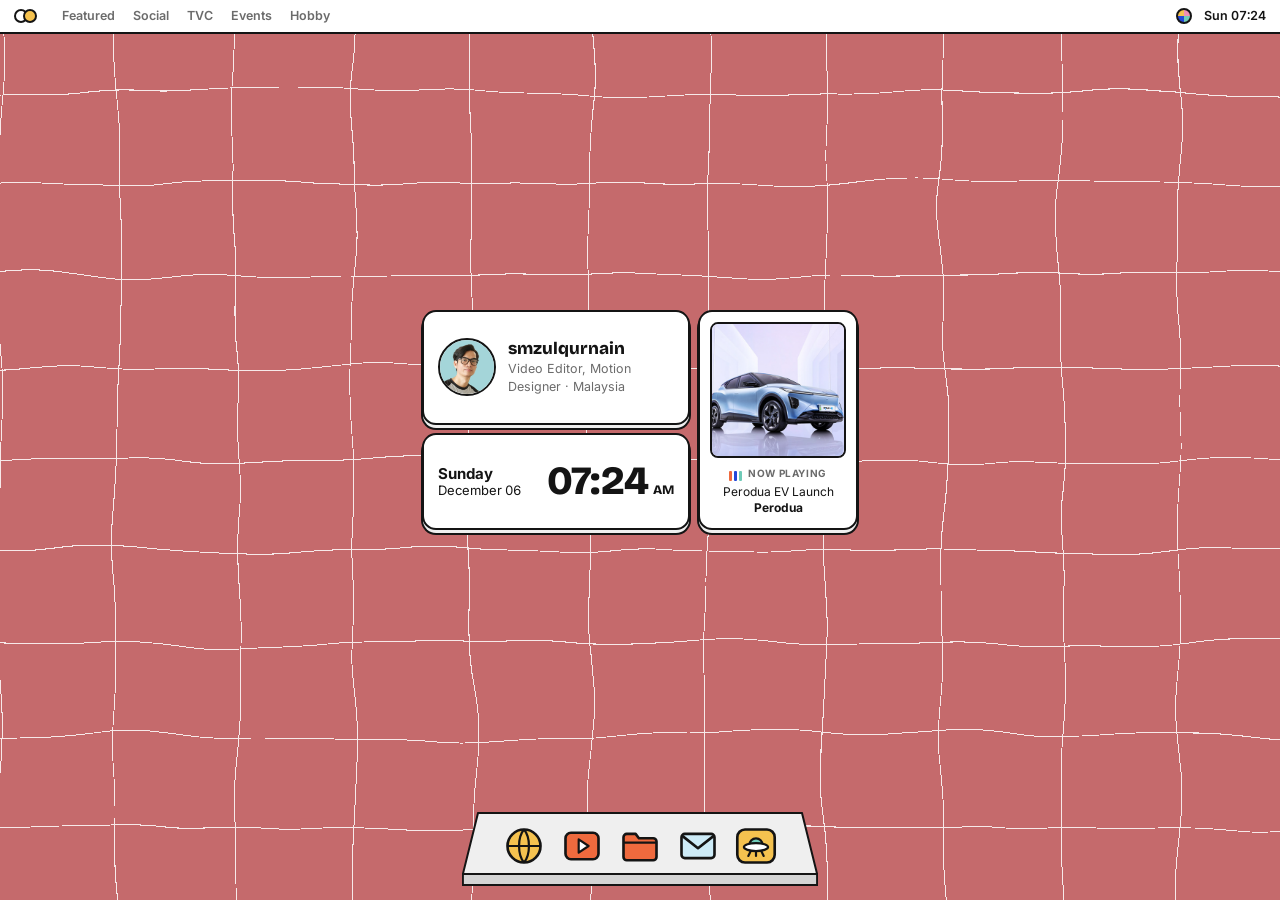
==== commit e191201e: "Delete That Editor App (code, styles, /editor link) — local only Co-Authored-By: Claude Opus 5.5 <no" ====
--- a/index.html
+++ b/index.html
@@ -86,7 +86,6 @@
 </template>
 
 <script src="app.js"></script>
-<script src="editor-app.js"></script>
 <script src="render-invaders.js"></script>
 </body>
 </html>
--- a/style.css
+++ b/style.css
@@ -222,44 +222,6 @@
 .tags{display:flex;flex-wrap:wrap;gap:6px;margin:4px 0 14px}
 .wall{width:16px;height:16px;border-radius:50%;border:var(--stroke) solid var(--ink);background:conic-gradient(var(--pink) 0 25%,var(--mint) 0 50%,var(--blue) 0 75%,var(--yellow) 0)}
 
-/* ===== That Editor App ===== */
-.tea{background:#fdf7ef;font-size:13px}
-.tea-menu{display:flex;gap:4px;padding:6px 10px;border-bottom:var(--stroke) solid var(--ink)}
-.tea-menu button{padding:3px 8px;border-radius:6px;font-weight:700}
-.tea-menu button:hover:not(:disabled){background:var(--chrome)}
-.tea-sec{padding:10px 14px 12px;border-bottom:var(--stroke) solid var(--ink)}
-.tea-sec:last-child{border-bottom:0}
-.tea-head{display:flex;justify-content:space-between;align-items:baseline;margin-bottom:8px}
-.tea-head span{font-size:11.5px;font-weight:700;color:#555}
-.tea-bin{display:grid;grid-template-columns:repeat(4,minmax(0,1fr));gap:8px}
-.tea-clip{border:var(--stroke) solid var(--ink);border-radius:9px;overflow:hidden;background:#fff;box-shadow:0 3px 0 var(--ink);text-align:left;transition:transform .15s cubic-bezier(.3,1.6,.5,1),opacity .15s}
-.tea-clip svg{display:block;width:100%;aspect-ratio:16/10;border-bottom:var(--stroke) solid var(--ink)}
-.tea-clip span{display:block;padding:4px 7px;font-size:11px;font-weight:700}
-.tea-clip:hover:not(:disabled){transform:translateY(-3px)}
-.tea-clip:disabled{opacity:.35;cursor:default}
-.tea-monitor{position:relative;border-radius:10px;overflow:hidden;background:#1b1b20;border:var(--stroke) solid var(--ink)}
-.tea-monitor canvas{display:block;width:100%;aspect-ratio:16/9}
-.tea-mute{position:absolute;right:10px;top:10px;width:28px;height:28px;border-radius:50%;background:rgba(255,255,255,.85);border:var(--stroke) solid var(--ink);font-weight:800}
-.tea-mute.off{opacity:.45;text-decoration:line-through}
-.tea-ctrl{display:flex;justify-content:center;gap:8px;margin-top:10px;flex-wrap:wrap}
-.tea-ctrl .btn{box-shadow:0 3px 0 var(--ink);padding:6px 16px}
-.tea-ctrl .btn:disabled{opacity:.35;cursor:default;transform:none}
-.tea-play{background:#8fd49a;color:var(--ink)}
-.tea-export{background:#b96c6c;color:#fff}
-.tea-track{display:flex;align-items:center;gap:10px;margin-bottom:8px}
-.tea-track i{font-style:normal;font-weight:800;font-size:11.5px;width:20px}
-.tea-v1{flex:1;display:flex;gap:4px;min-height:40px;padding:4px;border:2px solid var(--ink);border-radius:8px;background:#fff}
-.tea-v1.empty{border-style:dashed;border-color:#999;background:transparent}
-.tea-block{flex:1;border:var(--stroke) solid var(--ink);border-radius:6px;background:var(--c);font-size:11px;font-weight:700;padding:4px 6px;text-align:left;white-space:nowrap;overflow:hidden;text-overflow:ellipsis}
-.tea-block:hover{filter:brightness(.92);text-decoration:line-through}
-.tea-a1{flex:1;min-height:30px;display:flex;align-items:center;gap:6px;padding:0 10px;border:2px solid var(--ink);border-radius:8px;background:#ddd8d2;font-size:12px;color:#777;overflow:hidden;white-space:nowrap}
-.tea-a1.on{background:#cfe9d4;color:var(--ink)}
-.tea-hint{margin:6px 0 0;font-size:12px;color:#555}
-.tea-hint.flash{animation:teaflash 1s ease 2}
-@keyframes teaflash{50%{background:var(--yellow-soft)}}
-.win:has(.tea) .win-bar{background:#b96c6c;color:var(--ink);border-radius:calc(var(--r-win) - 2px) calc(var(--r-win) - 2px) 0 0}
-@media (max-width:520px){.tea-bin{grid-template-columns:repeat(2,minmax(0,1fr))}.tea-sec{padding:8px 10px}}
-
 /* ===== Render Invaders ===== */
 .ri{background:#16161c}
 .ri-stage{position:relative}
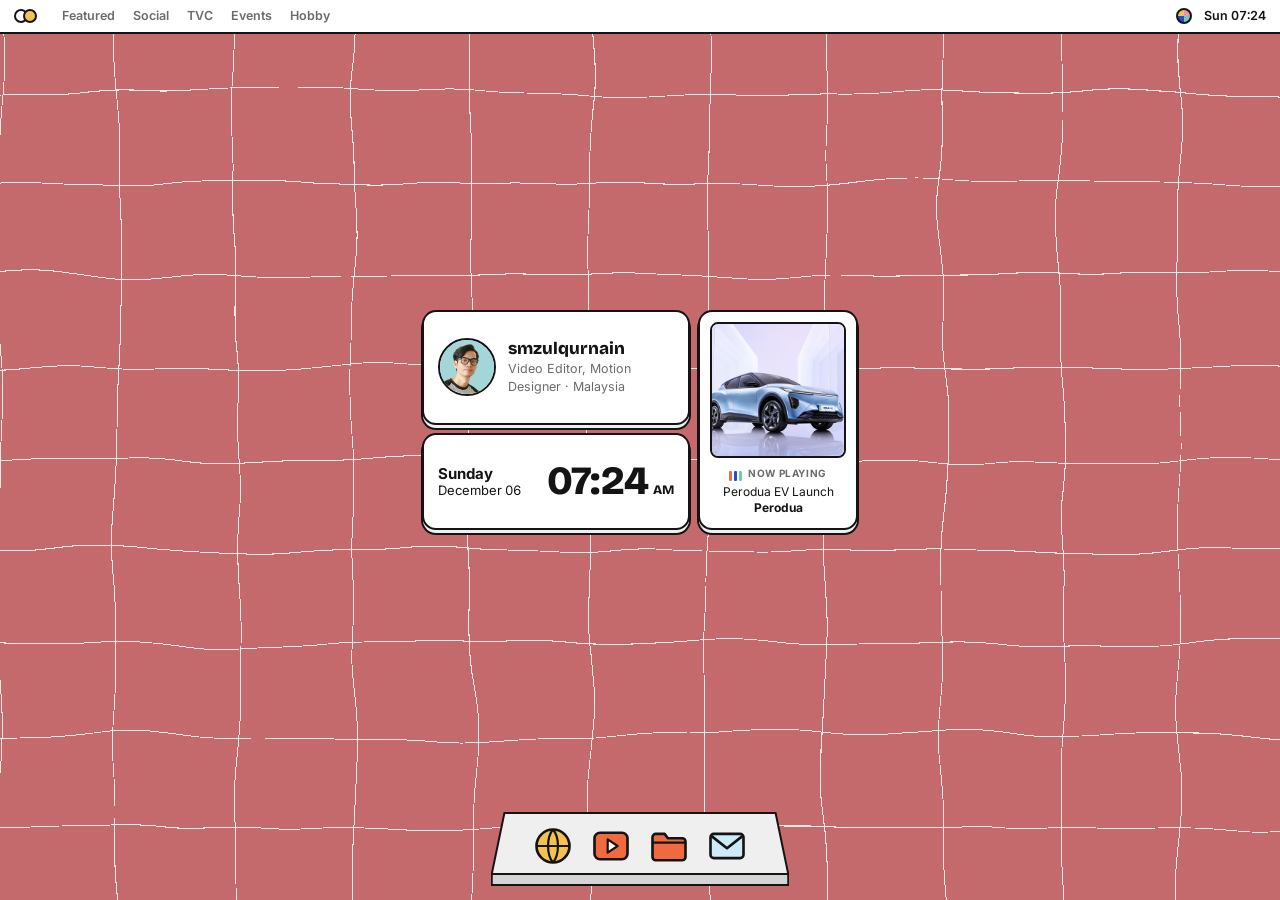
==== commit 42e34edb: "Render Invaders: hidden behind the Konami code (keys or swipes), no dock icon — local only Co-Author" ====
--- a/index.html
+++ b/index.html
@@ -70,7 +70,6 @@
     <button data-open="reel" aria-label="Showreel"><span class="tip" aria-hidden="true">Showreel</span><svg viewBox="0 0 40 40"><rect x="5" y="8" width="30" height="24" rx="5" fill="var(--red)" stroke="var(--ink)" stroke-width="2.4"/><path d="M17 14l9 6-9 6z" fill="#fff" stroke="var(--ink)" stroke-width="2" stroke-linejoin="round"/></svg></button>
     <button data-open="finder" aria-label="Folders"><span class="tip" aria-hidden="true">Folders</span><svg viewBox="0 0 40 40"><path d="M5 12a3 3 0 013-3h8l3 4h13a3 3 0 013 3v14a3 3 0 01-3 3H8a3 3 0 01-3-3z" fill="var(--orange)" stroke="var(--ink)" stroke-width="2.4" stroke-linejoin="round"/><path d="M5 17h30" stroke="var(--ink)" stroke-width="2"/></svg></button>
     <button data-open="contact" aria-label="Contact"><span class="tip" aria-hidden="true">Contact</span><svg viewBox="0 0 40 40"><rect x="5" y="9" width="30" height="22" rx="3" fill="var(--blue-soft)" stroke="var(--ink)" stroke-width="2.4"/><path d="M6 11l14 11 14-11" fill="none" stroke="var(--ink)" stroke-width="2.4" stroke-linejoin="round"/></svg></button>
-    <button data-open="invaders" aria-label="Render Invaders"><span class="tip" aria-hidden="true">Render Invaders</span><svg viewBox="0 0 40 40"><rect x="3" y="5" width="34" height="30" rx="7" fill="var(--yellow)" stroke="var(--ink)" stroke-width="2.4"/><path d="M14 19a6 6 0 0 1 12 0" fill="var(--mint)" stroke="var(--ink)" stroke-width="2"/><ellipse cx="20" cy="21" rx="11" ry="3.6" fill="#fff" stroke="var(--ink)" stroke-width="2"/><path d="M15 25l-2 4M20 25v4M25 25l2 4" stroke="var(--ink)" stroke-width="2" stroke-linecap="round"/></svg></button>
   </div>
 </footer>
 
--- a/style.css
+++ b/style.css
@@ -238,11 +238,11 @@
 .ri-legend{list-style:none;margin:6px 0 10px;padding:0;display:grid;grid-template-columns:repeat(2,auto);gap:4px 18px;font-size:12px;text-align:left}
 .ri-legend i{display:inline-block;width:10px;height:10px;border-radius:2px;margin-right:6px;vertical-align:-1px}
 .ri-legend b{opacity:.6;font-weight:600;margin-left:4px}
-.ri-cta{margin-top:10px;background:var(--paper);color:var(--ink);border:var(--stroke) solid var(--ink);border-radius:999px;padding:7px 14px;font-weight:700;box-shadow:0 3px 0 var(--ink)}
-.ri-cta:hover{background:var(--yellow-soft)}
 .ri-hud{display:flex;justify-content:space-between;gap:10px;padding:8px 12px;background:#fdf7ef;font-weight:700;font-size:12.5px;border-top:var(--stroke) solid var(--ink)}
 .ri-mid{color:var(--orange)}
-.win:has(.ri) .win-bar{background:#b96c6c;color:var(--ink);border-radius:calc(var(--r-win) - 2px) calc(var(--r-win) - 2px) 0 0}
+
+.ri-toast{position:fixed;left:50%;top:48px;transform:translateX(-50%);z-index:9500;background:var(--ink);color:var(--yellow);font:700 13px var(--mono);padding:8px 14px;border-radius:999px;box-shadow:0 3px 0 var(--chrome),0 3px 0 2px var(--ink);animation:ritoast 2.2s ease both;pointer-events:none}
+@keyframes ritoast{0%{opacity:0;transform:translate(-50%,-8px)}12%,80%{opacity:1;transform:translate(-50%,0)}100%{opacity:0}}
 
 /* ===== dock ===== */
 .dock-wrap{position:fixed;bottom:14px;left:0;right:0;z-index:9000;display:flex;justify-content:center;pointer-events:none}
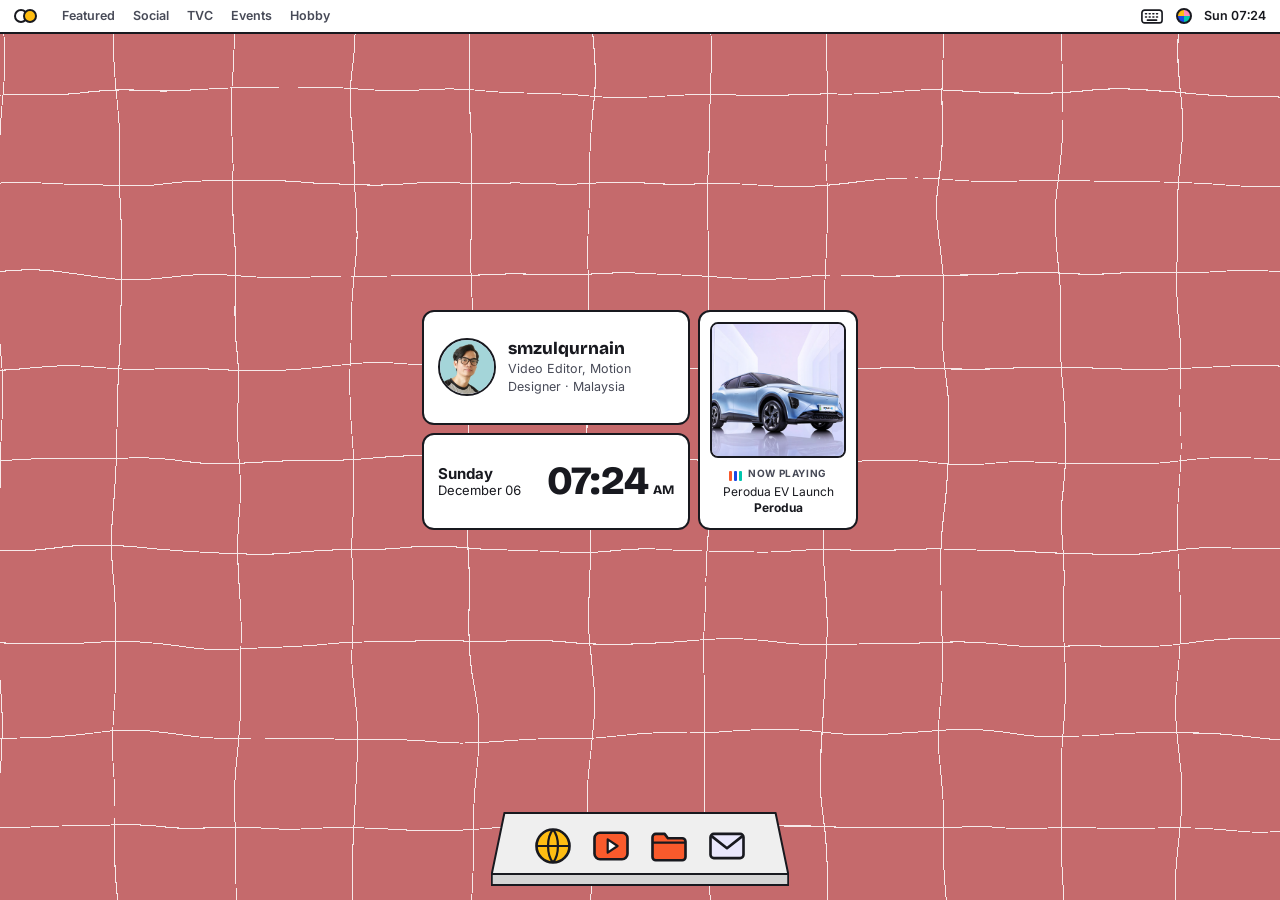
==== commit add5a820: "Mechanical keyboard sounds on every key press, with a menu-bar mute (local) Co-Authored-By: Claude O" ====
--- a/index.html
+++ b/index.html
@@ -41,7 +41,7 @@
       <button data-folder="hobby">Hobby</button>
     </nav>
   </div>
-  <div class="mb-right"><button class="wall" id="wall" title="Change wallpaper" aria-label="Change wallpaper"></button><span id="clock">—</span></div>
+  <div class="mb-right"><button class="ksfx" id="ksfx" aria-label="Keyboard sounds" aria-pressed="true"><svg viewBox="0 0 24 16" aria-hidden="true"><rect x="1" y="1" width="22" height="14" rx="3" fill="none" stroke="currentColor" stroke-width="1.8"/><path d="M5 5h1M9 5h1M13 5h1M17 5h1M5 8.5h1M9 8.5h1M13 8.5h1M17 8.5h1M7 12h10" stroke="currentColor" stroke-width="1.8" stroke-linecap="round"/></svg></button><button class="wall" id="wall" title="Change wallpaper" aria-label="Change wallpaper"></button><span id="clock">—</span></div>
 </header>
 
 <!-- centre widget: profile, clock, now playing -->
@@ -86,5 +86,6 @@
 
 <script src="app.js"></script>
 <script src="render-invaders.js"></script>
+<script src="keysfx.js"></script>
 </body>
 </html>
--- a/style.css
+++ b/style.css
@@ -1,24 +1,25 @@
 /* ===== tokens (Contra wireframe-style: ink outlines, flat fills, chunky radius) ===== */
 :root{
-  --ink:#141414;
+  --ink:#18191f;
   --paper:#ffffff;
-  --muted:#6b6b6b;
+  --muted:#474a57;
   --desk:#c56a6c;
   --grid-line:rgba(255,255,255,.85);
   --chrome:#efefef;
-  /* Contra wireframe kit palette (sampled from the kit) */
-  --blue:#2448d9;
-  --pink:#f08fb6;
-  --orange:#ef6a3e;
-  --yellow:#f5c24f;
-  --mint:#6fcbb8;
-  --blue-soft:#cdebf7;
-  --pink-soft:#f9d3e4;
-  --yellow-soft:#fff0a8;
+  /* Contra wireframe kit palette (exact values from the kit's Illustrator file) */
+  --blue:#1947e6;
+  --pink:#ff89bb;
+  --orange:#f95a2c;
+  --yellow:#ffbd12;
+  --mint:#00c6ae;
+  --blue-soft:#e9e7fc;
+  --pink-soft:#ffc7de;
+  --yellow-soft:#fff4cc;
+  --mint-soft:#d6fcf7;
   --red:var(--orange);
   --green:var(--mint);
   --stroke:2px;
-  --r-win:14px;
+  --r-win:12px;
   --r-card:12px;
   --r-ctl:999px;
   --ledge:0 4px 0 -1px var(--chrome), 0 4px 0 1px var(--ink);
@@ -56,7 +57,7 @@
 .widget{position:fixed;z-index:5;left:50%;top:calc(50% - 30px);transform:translate(-50%,-50%);display:grid;grid-template-columns:268px 160px;grid-template-rows:auto auto;gap:8px;animation:wpop .5s .1s cubic-bezier(.2,1.4,.4,1) both}
 .widget[hidden]{display:none}
 @keyframes wpop{from{opacity:0;transform:translate(-50%,-44%) scale(.92)}}
-.wg{background:var(--paper);border:var(--stroke) solid var(--ink);border-radius:var(--r-win);box-shadow:var(--ledge);text-align:left}
+.wg{background:var(--paper);border:var(--stroke) solid var(--ink);border-radius:var(--r-win);box-shadow:none;text-align:left}
 button.wg{transition:transform .2s cubic-bezier(.3,1.6,.5,1)}
 button.wg:hover{transform:translateY(-3px)}
 .wg-profile{display:flex;align-items:center;gap:12px;padding:12px 14px}
@@ -85,7 +86,7 @@
 /* ===== windows ===== */
 #desk{position:fixed;inset:34px 0 0 0;z-index:10;pointer-events:none}
 .win{position:absolute;pointer-events:auto;background:var(--paper);border:var(--stroke) solid var(--ink);border-radius:var(--r-win);
-  box-shadow:var(--ledge),var(--shadow);display:flex;flex-direction:column;min-width:240px;max-width:calc(100vw - 24px);max-height:calc(100vh - 150px);
+  box-shadow:none;display:flex;flex-direction:column;min-width:240px;max-width:calc(100vw - 24px);max-height:calc(100vh - 150px);
   animation:pop .32s cubic-bezier(.2,1.4,.4,1) both}
 .win.closing{animation:shut .18s ease-in both}
 .win.max{transform:none;left:12px!important;top:10px!important;width:calc(100vw - 24px)!important;height:calc(100vh - 160px)!important;max-height:none}
@@ -100,8 +101,8 @@
 .dot.max{cursor:default}
 .win-title{flex:1;margin:0;font-size:12px;font-weight:600;text-align:center;padding-right:43px;white-space:nowrap;overflow:hidden;text-overflow:ellipsis}
 .win-body{overflow:auto;flex:1;min-height:0}
-.win-foot{height:9px;border-top:var(--stroke) solid var(--ink);flex:none;cursor:grab;touch-action:none}
-.win.dragging{transition:none;box-shadow:var(--ledge),0 28px 50px -18px rgba(0,0,0,.5);transform:rotate(-.6deg)}
+.win-foot{height:8px;flex:none;cursor:grab;touch-action:none}
+.win.dragging{transition:none;transform:rotate(-.6deg)}
 .win.dragging,.win.dragging *{cursor:grabbing!important;user-select:none}
 .win:not(.front) .win-bar{color:var(--muted)}
 
@@ -220,6 +221,11 @@
 .stats b{display:block;font:800 18px/1.1 var(--display)}
 .stats span{font-size:11px;color:var(--muted)}
 .tags{display:flex;flex-wrap:wrap;gap:6px;margin:4px 0 14px}
+.ksfx{width:24px;height:18px;display:grid;place-items:center;color:var(--ink);border-radius:4px;position:relative}
+.ksfx svg{width:22px;height:15px}
+.ksfx:hover{background:var(--chrome)}
+.ksfx.off{color:var(--muted);opacity:.55}
+.ksfx.off::after{content:"";position:absolute;left:2px;right:2px;top:50%;height:2px;background:var(--orange);transform:rotate(-30deg);border-radius:2px}
 .wall{width:16px;height:16px;border-radius:50%;border:var(--stroke) solid var(--ink);background:conic-gradient(var(--pink) 0 25%,var(--mint) 0 50%,var(--blue) 0 75%,var(--yellow) 0)}
 
 /* ===== Render Invaders ===== */
@@ -238,16 +244,30 @@
 .ri-legend{list-style:none;margin:6px 0 10px;padding:0;display:grid;grid-template-columns:repeat(2,auto);gap:4px 18px;font-size:12px;text-align:left}
 .ri-legend i{display:inline-block;width:10px;height:10px;border-radius:2px;margin-right:6px;vertical-align:-1px}
 .ri-legend b{opacity:.6;font-weight:600;margin-left:4px}
+.ri-share{margin-top:12px;background:var(--yellow);color:var(--ink);border:var(--stroke) solid var(--ink);border-radius:999px;padding:8px 16px;font-weight:800;cursor:pointer}
+.ri-share:hover:not(:disabled){transform:translateY(-2px)}
+.ri-share:disabled{opacity:.6;cursor:default}
+.ri-share-row{display:flex;align-items:center;justify-content:center;gap:12px;margin-top:10px}
+.ri-share-row .ri-share{margin-top:0}
+.ri-share-col{display:flex;flex-direction:column;align-items:flex-start;gap:6px}
+.ri-qr{width:92px;height:92px;background:#fff;border:var(--stroke) solid var(--ink);border-radius:8px;padding:2px;flex:none}
+.ri-qr svg{display:block;width:100%;height:100%}
+.ri-qr-note{margin:0!important;font-size:11.5px;line-height:1.3;text-align:left;opacity:.85}
+.ri-story{display:flex;flex-direction:column;align-items:center;gap:10px;padding:14px;background:#16161c;color:#fff;text-align:center}
+.ri-story img{width:100%;max-width:300px;border-radius:10px;border:var(--stroke) solid var(--ink)}
+.ri-story .ri-share{margin-top:0}
 .ri-hud{display:flex;justify-content:space-between;gap:10px;padding:8px 12px;background:#fdf7ef;font-weight:700;font-size:12.5px;border-top:var(--stroke) solid var(--ink)}
 .ri-mid{color:var(--orange)}
 
 .ri-toast{position:fixed;left:50%;top:48px;transform:translateX(-50%);z-index:9500;background:var(--ink);color:var(--yellow);font:700 13px var(--mono);padding:8px 14px;border-radius:999px;box-shadow:0 3px 0 var(--chrome),0 3px 0 2px var(--ink);animation:ritoast 2.2s ease both;pointer-events:none}
+.dock .ri-installing{animation:riinstall .9s cubic-bezier(.3,1.6,.5,1) both}
+@keyframes riinstall{0%{transform:translateY(30px) scale(.2);opacity:0}45%{transform:translateY(-18px) scale(1.15);opacity:1}70%{transform:translateY(0) scale(.95)}85%{transform:translateY(-6px)}100%{transform:none}}
 @keyframes ritoast{0%{opacity:0;transform:translate(-50%,-8px)}12%,80%{opacity:1;transform:translate(-50%,0)}100%{opacity:0}}
 
 /* ===== dock ===== */
 .dock-wrap{position:fixed;bottom:14px;left:0;right:0;z-index:9000;display:flex;justify-content:center;pointer-events:none}
 .dock{pointer-events:auto;display:flex;gap:14px;align-items:flex-end;padding:12px 40px 18px;position:relative}
-.dock::before{content:"";position:absolute;inset:0;z-index:0;background:url("data:image/svg+xml,%3Csvg xmlns='http://www.w3.org/2000/svg' viewBox='0 0 400 80' preserveAspectRatio='none'%3E%3Cpath d='M18 1H382L399 67H1Z' fill='%23efefef' stroke='%23141414' stroke-width='2' vector-effect='non-scaling-stroke' stroke-linejoin='round'/%3E%3Cpath d='M1 67H399V79H1Z' fill='%23d4d4d4' stroke='%23141414' stroke-width='2' vector-effect='non-scaling-stroke'/%3E%3C/svg%3E") center/100% 100% no-repeat}
+.dock::before{content:"";position:absolute;inset:0;z-index:0;background:url("data:image/svg+xml,%3Csvg xmlns='http://www.w3.org/2000/svg' viewBox='0 0 400 80' preserveAspectRatio='none'%3E%3Cpath d='M18 1H382L399 67H1Z' fill='%23efefef' stroke='%2318191f' stroke-width='2' vector-effect='non-scaling-stroke' stroke-linejoin='round'/%3E%3Cpath d='M1 67H399V79H1Z' fill='%23d4d4d4' stroke='%2318191f' stroke-width='2' vector-effect='non-scaling-stroke'/%3E%3C/svg%3E") center/100% 100% no-repeat}
 .dock button{width:44px;height:44px;position:relative;transition:transform .22s cubic-bezier(.3,1.8,.5,1);z-index:1}
 .dock button svg{width:100%;height:100%;overflow:visible}
 .dock button:hover{transform:translateY(-8px) scale(1.18)}
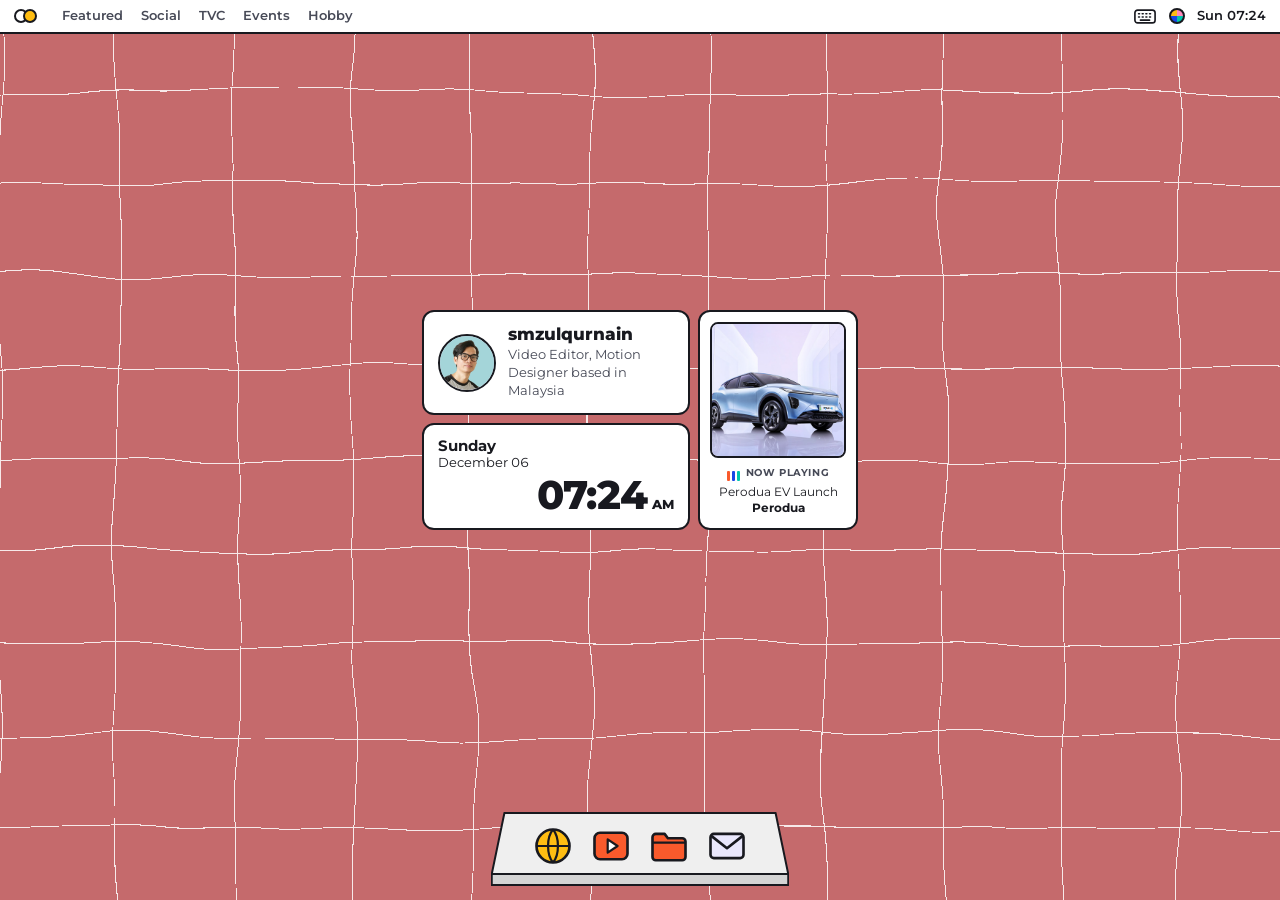
==== commit a7e1aeaa: "Switch site fonts to Montserrat Co-Authored-By: Claude Opus 5.5 <noreply@anthropic.com>" ====
--- a/index.html
+++ b/index.html
@@ -13,7 +13,7 @@
 <meta name="theme-color" content="#c56a6c">
 <link rel="preconnect" href="https://fonts.googleapis.com">
 <link rel="preconnect" href="https://fonts.gstatic.com" crossorigin>
-<link href="https://fonts.googleapis.com/css2?family=Inter:wght@400;500;600;700&family=Bricolage+Grotesque:opsz,wght@12..96,700;12..96,800&family=JetBrains+Mono:wght@400;600&display=swap" rel="stylesheet">
+<link href="https://fonts.googleapis.com/css2?family=Montserrat:ital,wght@0,400;0,500;0,600;0,700;0,800;0,900;1,800&family=JetBrains+Mono:wght@400;600&display=swap" rel="stylesheet">
 <link rel="stylesheet" href="style.css">
 </head>
 <body>
--- a/style.css
+++ b/style.css
@@ -24,8 +24,8 @@
   --r-ctl:999px;
   --ledge:0 4px 0 -1px var(--chrome), 0 4px 0 1px var(--ink);
   --shadow:0 18px 40px -18px rgba(0,0,0,.45);
-  --ui:"Inter",system-ui,sans-serif;
-  --display:"Bricolage Grotesque","Inter",sans-serif;
+  --ui:"Montserrat",system-ui,sans-serif;
+  --display:"Montserrat",system-ui,sans-serif;
   --mono:"JetBrains Mono",ui-monospace,monospace;
 }
 *{box-sizing:border-box}
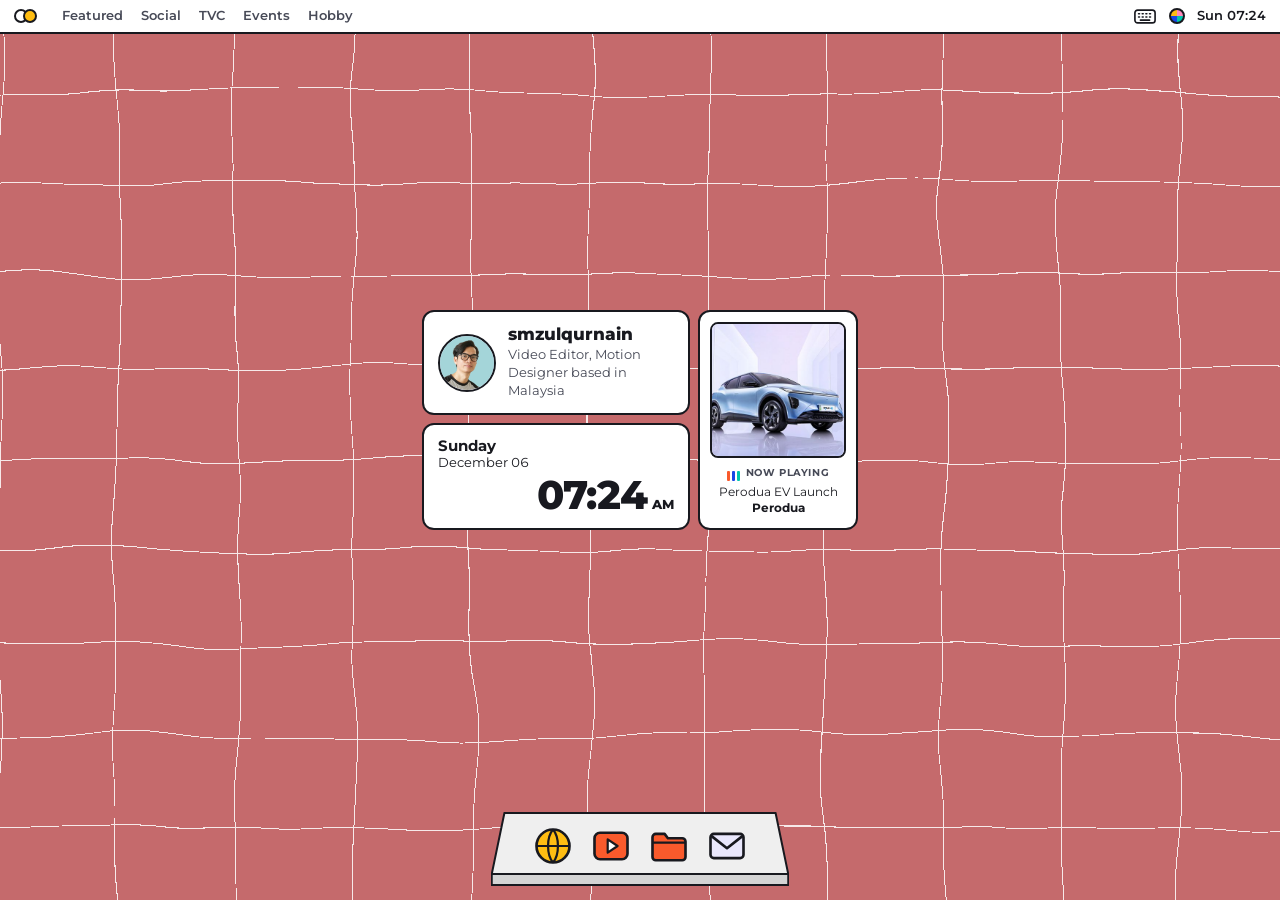
==== commit a50389f4: "Add robots.txt, sitemap, share preview tags and Person markup for search Co-Authored-By: Claude Opus" ====
--- a/index.html
+++ b/index.html
@@ -4,7 +4,17 @@
 <meta charset="utf-8">
 <meta name="viewport" content="width=device-width, initial-scale=1">
 <title>SM Zulqurnain — Video Editor, Motion Designer</title>
-<meta name="description" content="Portfolio of SM Zulqurnain, motion designer. Social, TVC and launch work for Perodua, MG, Proton, KFC, Pantene and more.">
+<meta name="description" content="Portfolio of SM Zulqurnain (smzulqurnain), video editor and motion designer in Malaysia. Social, TVC and launch work for Perodua, MG, Proton, KFC, Pantene and more.">
+<link rel="canonical" href="https://smzulqurnain.work/">
+<meta property="og:type" content="website">
+<meta property="og:url" content="https://smzulqurnain.work/">
+<meta property="og:title" content="SM Zulqurnain — Video Editor, Motion Designer">
+<meta property="og:description" content="Social, TVC and launch work for Perodua, MG, Proton, KFC, Pantene and more.">
+<meta property="og:image" content="https://smzulqurnain.work/assets/thumbs/mg-cyberster-launch.jpg">
+<meta name="twitter:card" content="summary_large_image">
+<script type="application/ld+json">
+{"@context":"https://schema.org","@type":"Person","name":"SM Zulqurnain","alternateName":"smzulqurnain","url":"https://smzulqurnain.work/","image":"https://smzulqurnain.work/assets/profile.jpg","jobTitle":"Video Editor, Motion Designer","address":{"@type":"PostalAddress","addressCountry":"MY"},"sameAs":["https://www.linkedin.com/in/smzulqurnain/","https://www.behance.net/sydworks","https://vimeo.com/smzulqurnain"]}
+</script>
 <meta name="copyright" content="© SM Zulqurnain">
 <link rel="icon" href="favicon.ico" sizes="16x16 32x32">
 <link rel="icon" type="image/png" sizes="32x32" href="assets/icons/favicon-32.png">
--- a/style.css
+++ b/style.css
@@ -179,7 +179,7 @@
 .file img{width:100%;aspect-ratio:16/10;object-fit:cover;border:var(--stroke) solid var(--ink);border-radius:10px;transition:transform .18s cubic-bezier(.3,1.6,.5,1)}
 .file:hover img{transform:rotate(-2deg) scale(1.04)}
 .folder-note{padding:0 16px 16px;display:flex;justify-content:space-between;align-items:center;gap:10px;flex-wrap:wrap;color:var(--muted);font-size:12px}
-.finder{display:grid;grid-template-columns:repeat(auto-fill,minmax(84px,1fr));gap:18px 8px;padding:20px 16px 24px;background:#fbf7ee}
+.finder{display:grid;grid-template-columns:repeat(auto-fill,minmax(84px,1fr));gap:18px 8px;padding:20px 16px 24px;background:var(--paper)}
 .finder button{display:flex;flex-direction:column;align-items:center;gap:7px;padding:6px 4px;border-radius:10px}
 .finder button:hover,.finder button:focus-visible{background:rgba(20,20,20,.06)}
 .finder .ico{width:64px;height:52px}
